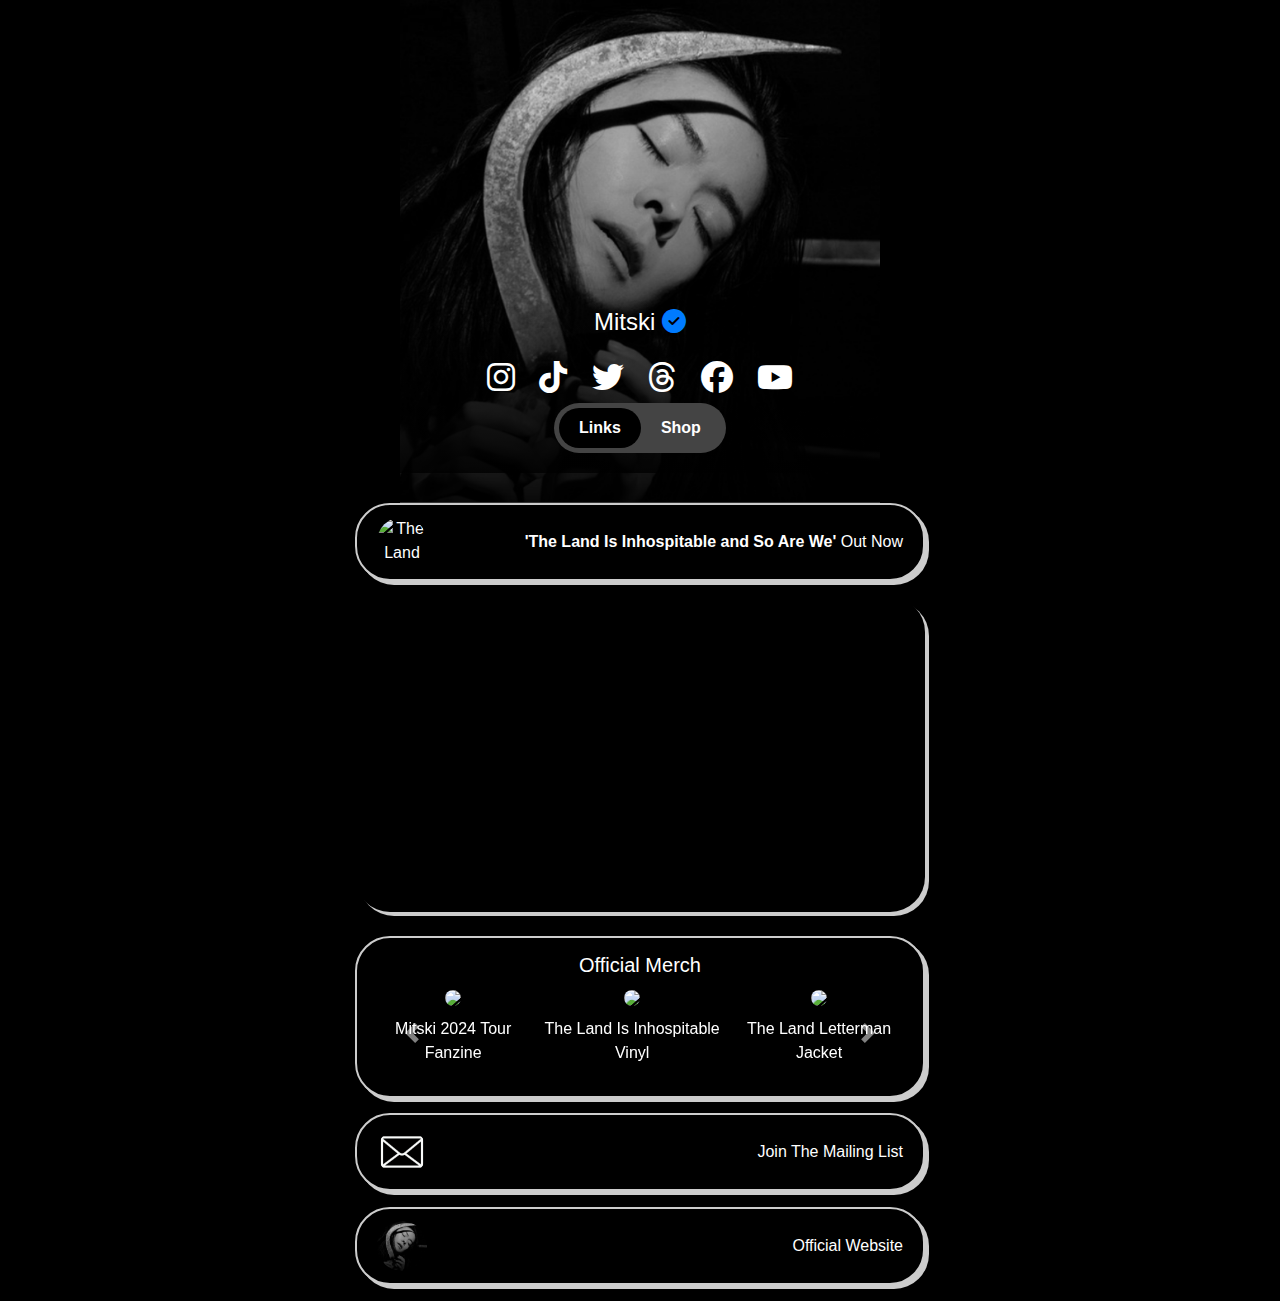
==== FEB5026231169/tugasLinktree.html @ be29e72e "Linktree Assignment Progress" ====
<!DOCTYPE html>
<html lang="en">

<head>
  <meta charset="UTF-8" />
  <meta name="viewport" content="width=device-width, initial-scale=1.0, maximum-scale=1.0, user-scalable=no" />
  <title>Mitski Linktree</title>
  <link rel="stylesheet" href="https://stackpath.bootstrapcdn.com/bootstrap/4.5.2/css/bootstrap.min.css" />
  <link rel="stylesheet" href="https://cdnjs.cloudflare.com/ajax/libs/font-awesome/6.5.0/css/all.min.css" />
  <style>
    body {
      background-color: #000;
      color: white;
      font-family: Arial, sans-serif;
      text-align: center;
      max-width: 600px;
      margin: 0 auto;
    }

    .profile-header {
      width: 100%;
      max-width: 480px;
      margin: 0 auto;
      position: relative;
    }

    .profile-img-full {
      width: 100%;
      display: block;
      border-bottom: 1px solid #333;
    }

    .profile-overlay {
      position: absolute;
      bottom: 30px;
      left: 0;
      right: 0;
      background: linear-gradient(to top, rgba(0, 0, 0, 0.8), transparent);
      padding: 10px 10px 20px;
    }

    .profile-overlay h2 {
      font-size: 1.5rem;
      margin-bottom: 15px;
    }

    .social-icons i {
      font-size: 2rem;
      margin: 10px;
      color: white;
      transition: transform 0.3s ease, color 0.3s ease;
    }

    .social-icons i:hover {
      transform: scale(1.3);
      color: #ffffff;
    }

    .toggle-btns {
      background-color: #444;
      border-radius: 999px;
      display: inline-flex;
      padding: 5px;
      position: relative;
    }

    .toggle-btns button {
      border: none;
      background: transparent;
      color: white;
      padding: 8px 20px;
      border-radius: 999px;
      font-weight: bold;
      transition: all 0.3s ease;
    }

    .toggle-btns button.active {
      background-color: black;
      color: white;
    }

    .link-box {
      background-color: #000;
      color: #fff;
      border: 2px solid #ccc;
      border-radius: 35px;
      padding: 12px 20px;
      box-shadow: 4px 4px 0px #ccc;
      transition: transform 0.1s ease, box-shadow 0.1s ease;
      display: flex;
      align-items: center;
      justify-content: space-between;
      cursor: pointer;
      margin-bottom: 16px;
    }

    .link-box:hover {
      transform: translate(2px, 2px);
      box-shadow: 2px 2px 0px #aaa;
    }

    .shop-box {
      background-color: #000;
      border: 2px solid #ccc;
      box-shadow: 4px 4px 0px #ccc;
      border-radius: 35px;
      padding: 15px;
      margin: 15px auto;
      width: 100%;
      text-align: left;
      color: white;
      cursor: pointer;
    }

    .shop-box1 {
      background-color: #000;
      border: 2px solid #ccc;
      box-shadow: 4px 4px 0px #ccc;
      border-radius: 35px;
      padding: 15px;
      margin: 15px auto;
      width: 100%;
      text-align: left;
      color: white;
      cursor: pointer;
      transition: transform 0.1s ease, box-shadow 0.1s ease;
    }

    .shop-box1:hover {
      transform: translate(2px, 2px);
      box-shadow: 2px 2px 0px #aaa;
    }

    .video-box iframe {
      width: 100%;
      border-radius: 35px;
      border-radius: 35px;
      padding: 12px 20px;
      box-shadow: 4px 4px 0px #ccc;
      transition: transform 0.1s ease, box-shadow 0.1s ease;
      display: flex;
      align-items: center;
      justify-content: space-between;
      cursor: pointer;
      margin-bottom: 16px;
    }

    .video-box iframe:hover {
      transform: translate(2px, 2px);
      box-shadow: 2px 2px 0px #aaa;
    }

    .link-btn {
      background-color: #1a1a1a;
      border: 1px solid #444;
      border-radius: 30px;
      padding: 12px;
      margin: 10px auto;
      width: 100%;
      display: flex;
      align-items: center;
      justify-content: center;
      color: white;
      text-decoration: none;
    }

    .link-btn i {
      margin-right: 10px;
    }

    .tab-content>div {
      display: none;
    }

    .tab-content>.active {
      display: block;
    }
  </style>
</head>

<body>
  <div class="profile-header">
    <img src="img2/backdrop.png" alt="Profile" class="profile-img-full" />
    <div class="profile-overlay">
      <h2>Mitski <i class="fas fa-check-circle text-primary"></i></h2>
      <div class="social-icons">
        <a href="https://instagram.com/mitskileaks"><i class="fab fa-instagram"></i></a>
        <a href="https://tiktok.com/@mitskileaks"><i class="fab fa-tiktok"></i></a>
        <a href="https://x.com/mitskileaks"><i class="fab fa-twitter"></i></a>
        <a href="https://www.threads.net/@mitskileaks"><i class="fa-brands fa-threads"></i></a>
        <a href="https://www.facebook.com/MitskiLeaks/"><i class="fab fa-facebook"></i></a>
        <a href="https://youtube.com/@mitskileaks"><i class="fab fa-youtube"></i></a>
      </div>
      <div class="toggle-btns">
        <button class="active" onclick="showTab('links', this)">Links</button>
        <button onclick="showTab('shop', this)">Shop</button>
      </div>
    </div>
  </div>

  <div class="container">
    <div class="tab-content">
      <div id="links" class="active">
        <a href="https://mitski.lnk.to/TLIIASAW" target="_blank" style="text-decoration: none; color: inherit">
          <div class="link-box d-flex align-items-center">
            <img src="https://images.theskinny.co.uk/assets/production/000/147/097/147097_widescreen.1.jpg"
              alt="The Land Cover" style="
                  width: 50px;
                  height: 50px;
                  object-fit: cover;
                  border-radius: 50%;
                  margin-right: 15px;
                " />
            <div>
              <strong>'The Land Is Inhospitable and So Are We'</strong> Out
              Now
            </div>
          </div>
        </a>

        <div class="video-box mb-4">
          <iframe height="315" src="https://www.youtube.com/embed/xUh7jaB9IZ0?si=LTM1n_qB7sURbVgj" frameborder="0"
            allowfullscreen></iframe>
        </div>

        <div class="shop-box">
          <h5 class="text-center">Official Merch</h5>
          <div id="officialMerchCarousel" class="carousel slide" data-ride="carousel">
            <div class="carousel-inner">
              <div class="carousel-item active">
                <div class="d-flex justify-content-around">
                  <a href="https://merch.mitski.com/accessories/mitski-2024-tour-fanzine" target="_blank"
                    class="text-center text-white" style="text-decoration: none">
                    <img
                      src="https://ugc.production.linktr.ee/b9091bf5-351e-40cb-b4a2-85f1082ead7a_MITSKI-ZINE--0005-Layer-1.png?io=true&size=thumbnail-product-v1_0"
                      class="img-fluid" style="max-height: 150px; border-radius: 10px" />
                    <p class="mt-2">Mitski 2024 Tour Fanzine</p>
                  </a>
                  <a href="https://merch.mitski.com/accessories/mitski-2024-tour-fanzine" target="_blank"
                    class="text-center text-white" style="text-decoration: none">
                    <img
                      src="https://s3.amazonaws.com/dev1.mtimg.com/product_photos/imgs/000/097/241/full/MITSKI_LandIsInhospitable_BlueLP.png?1728674697"
                      class="img-fluid" style="max-height: 150px; border-radius: 10px" />
                    <p class="mt-2">The Land Is Inhospitable Vinyl</p>
                  </a>
                  <a href="https://merch.mitski.com/apparel/the-land-letterman-jacket" target="_blank"
                    class="text-center text-white" style="text-decoration: none">
                    <img
                      src="https://s3.amazonaws.com/dev1.mtimg.com/product_photos/imgs/000/098/471/full/Mitski_Redo__0005_Layer-5.png?1732029101"
                      class="img-fluid" style="max-height: 150px; border-radius: 10px" />
                    <p class="mt-2">The Land Letterman Jacket</p>
                  </a>
                </div>
              </div>
              <div class="carousel-item">
                <div class="d-flex justify-content-around">
                  <a href="https://merch.mitski.com/accessories/the-land-enamel-pin-set" target="_blank"
                    class="text-center text-white" style="text-decoration: none">
                    <img
                      src="https://ugc.production.linktr.ee/d10788eb-81cb-453c-873d-b9bbc0ad7cf1_Mitski-theLandPinSet.png?io=true&size=thumbnail-product-v1_0"
                      class="img-fluid" style="max-height: 150px; border-radius: 10px" />
                    <p class="mt-2">'The Land' Enamel Pin Set</p>
                  </a>
                  <a href="https://merch.mitski.com/accessories/listening-to-mitski-embroidered-beanie" target="_blank"
                    class="text-center text-white" style="text-decoration: none">
                    <img
                      src="https://s3.amazonaws.com/dev1.mtimg.com/product_photos/imgs/000/098/469/full/Mitski_Redo__0003_Layer-3.png?1732028974"
                      class="img-fluid" style="max-height: 150px; border-radius: 10px" />
                    <p class="mt-2">Listening To Mitski Embroidered Beanie</p>
                  </a>
                  <a href="https://merch.mitski.com/apparel/fall-2024-tour-tee-lilac-heather" target="_blank"
                    class="text-center text-white" style="text-decoration: none">
                    <img
                      src="https://s3.amazonaws.com/dev1.mtimg.com/product_photos/imgs/000/095/419/full/MITSKI_Fall2024LilacTourTee-1.png?1723229982"
                      class="img-fluid" style="max-height: 150px; border-radius: 10px" />
                    <p class="mt-2">Fall 2024 Tour Tee (Lilac Heather)</p>
                  </a>
                </div>
              </div>
            </div>
            <a class="carousel-control-prev" href="#officialMerchCarousel" role="button" data-slide="prev">
              <span class="carousel-control-prev-icon" aria-hidden="true"></span>
              <span class="sr-only">Previous</span>
            </a>
            <a class="carousel-control-next" href="#officialMerchCarousel" role="button" data-slide="next">
              <span class="carousel-control-next-icon" aria-hidden="true"></span>
              <span class="sr-only">Next</span>
            </a>
          </div>
        </div>

        <a href="https://merch.mitski.com/" target="_blank" style="text-decoration: none; color: inherit;">
          <div class="link-box d-flex align-items-center">
            <img src="img2/mail.png" alt="Website Cover" style="
                  width: 50px;
                  height: 50px;
                  object-fit: cover;
                  border-radius: 50%;
                  margin-right: 15px;
                " />
            <div>Join The Mailing List</div>
          </div>
        </a>

        <a href="https://merch.mitski.com/" target="_blank" style="text-decoration: none; color: inherit;">
          <div class="link-box d-flex align-items-center">
            <img src="img2/backdrop.png" alt="Website Cover" style="
                width: 50px;
                height: 50px;
                object-fit: cover;
                border-radius: 50%;
                margin-right: 15px;
              " />
            <div>Official Website</div>
          </div>
      </div>
      </a>

      <div id="shop">
        <div class="shop-box1" style="cursor: pointer;" onclick="openModal('apparelModal')">
          <h5 class="text-center">Apparel</h5>
          <div class="d-flex justify-content-around mt-3">
            <img
              src="https://ugc.production.linktr.ee/6175b371-eb4c-4b18-97bb-446a3cea28ac_MITSKI-ListeningDadHat.png?io=true&size=square-fit"
              class="img-fluid" style="border-radius: 10px; max-height: 100px; width: 30%; object-fit: contain;" />
            <img
              src="https://ugc.production.linktr.ee/9eed0b42-d2a9-4993-931a-500d31e76af3_MITSKI-OliviaRetroTee.png?io=true&size=square-fit"
              class="img-fluid" style="border-radius: 10px; max-height: 100px; width: 30%; object-fit: contain;" />
            <img
              src="https://ugc.production.linktr.ee/fdd3ad59-0511-4cfb-a63a-91c7ada9c966_MITSKI-TourPOH-1.png?io=true&size=square-fit"
              class="img-fluid" style="border-radius: 10px; max-height: 100px; width: 30%; object-fit: contain;" />
          </div>
          <p class="text-center mt-2">5 Products</p>
        </div>
        <div class="shop-box1" style="cursor: pointer;" onclick="openModal('accessoriesModal')">
          <h5 class="text-center">Accessories</h5>
          <div class="d-flex justify-content-around mt-3">
            <img
              src="https://ugc.production.linktr.ee/6175b371-eb4c-4b18-97bb-446a3cea28ac_MITSKI-ListeningDadHat.png?io=true&size=square-fit"
              class="img-fluid" style="border-radius: 10px; max-height: 100px; width: 30%; object-fit: contain;" />
            <img
              src="https://ugc.production.linktr.ee/ff51e320-7f90-457b-8bee-164b30ab998c_MITSKI-ArmsUpTote.png?io=true&size=square-fit"
              class="img-fluid" style="border-radius: 10px; max-height: 100px; width: 30%; object-fit: contain;" />
            <img
              src="https://ugc.production.linktr.ee/0ab5f101-0a95-4926-bf31-433236ad5a0e_MITSKI-MugRedo3.png?io=true&size=square-fit"
              class="img-fluid" style="border-radius: 10px; max-height: 100px; width: 30%; object-fit: contain;" />
          </div>
          <p class="text-center mt-2">5 Products</p>
        </div>
      </div>

      <div id="apparelModal" class="modal"
        style="display:none; position:fixed; top:0; left:0; width:100%; height:100%; background:rgba(0,0,0,0.85); overflow:auto; z-index:1050;">
        <div class="container py-5">
          <div class="d-flex justify-content-between align-items-center mb-3">
            <h4 class="text-white">Apparel</h4>
            <button onclick="closeModal('apparelModal')" class="btn btn-light">X</button>
          </div>
          <div class="d-flex flex-wrap justify-content-around">
            <div class="text-center text-white p-3">
              <img
                src="https://ugc.production.linktr.ee/26eb41ec-1070-4a2b-afec-8d657c4fe06f_MITSKI-TourTee2-2.png?io=true&size=square-fit"
                class="img-fluid" style="border-radius: 10px; max-height: 200px" />
              <p class="mt-2">Spring 2024 Tour Tee</p>
            </div>
            <div class="text-center text-white p-3">
              <img
                src="https://ugc.production.linktr.ee/9eed0b42-d2a9-4993-931a-500d31e76af3_MITSKI-OliviaRetroTee.png?io=true&size=square-fit"
                class="img-fluid" style="border-radius: 10px; max-height: 200px" />
              <p class="mt-2">Stars Retro Tee</p>
            </div>
            <div class="text-center text-white p-3">
              <img
                src="https://ugc.production.linktr.ee/fdd3ad59-0511-4cfb-a63a-91c7ada9c966_MITSKI-TourPOH-1.png?io=true&size=square-fit"
                class="img-fluid" style="border-radius: 10px; max-height: 200px" />
              <p class="mt-2">Spring 2024 Tour Hoodie</p>
            </div>
            <div class="text-center text-white p-3">
              <img
                src="https://ugc.production.linktr.ee/f7ecefcf-3277-4afe-8486-50ce3e423148_MITSKI-ChairCropCN-1.png?io=true&size=square-fit"
                class="img-fluid" style="border-radius: 10px; max-height: 200px" />
              <p class="mt-2">My Love Mine All Mine Cropped Pullover
                Sweatshirt</p>
            </div>
            <div class="text-center text-white p-3">
              <img
                src="https://ugc.production.linktr.ee/0df088f6-e9a4-411e-a1d2-b994a21e04a5_MITSKI-ChairCN-1.png?io=true&size=square-fit"
                class="img-fluid" style="border-radius: 10px; max-height: 200px" />
              <p class="mt-2">My Love Mine All Mine Crewneck (Navy)</p>
            </div>
          </div>
        </div>
      </div>

      <div id="accessoriesModal" class="modal"
        style="display:none; position:fixed; top:0; left:0; width:100%; height:100%; background:rgba(0,0,0,0.85); overflow:auto; z-index:1050;">
        <div class="container py-5">
          <div class="d-flex justify-content-between align-items-center mb-3">
            <h4 class="text-white">Accessories</h4>
            <button onclick="closeModal('accessoriesModal')" class="btn btn-light">X</button>
          </div>
          <div class="d-flex flex-wrap justify-content-around">
            <div class="text-center text-white p-3">
              <img
                src="https://ugc.production.linktr.ee/6175b371-eb4c-4b18-97bb-446a3cea28ac_MITSKI-ListeningDadHat.png?io=true&size=square-fit"
                class="img-fluid" style="border-radius: 10px; max-height: 200px" />
              <p class="mt-2">Listening to Mitski Hat</p>
            </div>
            <div class="text-center text-white p-3">
              <img
                src="https://ugc.production.linktr.ee/ff51e320-7f90-457b-8bee-164b30ab998c_MITSKI-ArmsUpTote.png?io=true&size=square-fit"
                class="img-fluid" style="border-radius: 10px; max-height: 200px" />
              <p class="mt-2">Open Arms Tote Bag</p>
            </div>
            <div class="text-center text-white p-3">
              <img
                src="https://ugc.production.linktr.ee/0ab5f101-0a95-4926-bf31-433236ad5a0e_MITSKI-MugRedo3.png?io=true&size=square-fit"
                class="img-fluid" style="border-radius: 10px; max-height: 200px" />
              <p class="mt-2">My Love Mine All MineCoffee Mug</p>
            </div>
            <div class="text-center text-white p-3">
              <img
                src="https://ugc.production.linktr.ee/dd25ba3d-e788-4db5-afb1-7eef9e651f9a_Mitski-Socks-01.png?io=true&size=square-fit"
                class="img-fluid" style="border-radius: 10px; max-height: 200px" />
              <p class="mt-2">My Love Mine All Mine Socks</p>
            </div>
            <div class="text-center text-white p-3">
              <img
                src="https://ugc.production.linktr.ee/70d57b96-786f-4943-bd44-77bc4e1451c5_mitski-textbeanie.png?io=true&size=square-fit"
                class="img-fluid" style="border-radius: 10px; max-height: 200px" />
              <p class="mt-2">Text Beanie</p>
            </div>
          </div>
        </div>
      </div>

      <script>
        function openModal(id) {
          document.getElementById(id).style.display = "block";
        }
        function closeModal(id) {
          document.getElementById(id).style.display = "none";
        }
      </script>
    </div>
  </div>

  <script>
    function showTab(tabId, btn) {
      document
        .querySelectorAll(".tab-content > div")
        .forEach((div) => div.classList.remove("active"));
      document.getElementById(tabId).classList.add("active");

      document
        .querySelectorAll(".toggle-btns button")
        .forEach((b) => b.classList.remove("active"));
      btn.classList.add("active");
    }
  </script>
  <script src="https://code.jquery.com/jquery-3.5.1.slim.min.js"></script>
  <script src="https://cdn.jsdelivr.net/npm/bootstrap@4.5.2/dist/js/bootstrap.bundle.min.js"></script>
</body>

</html>
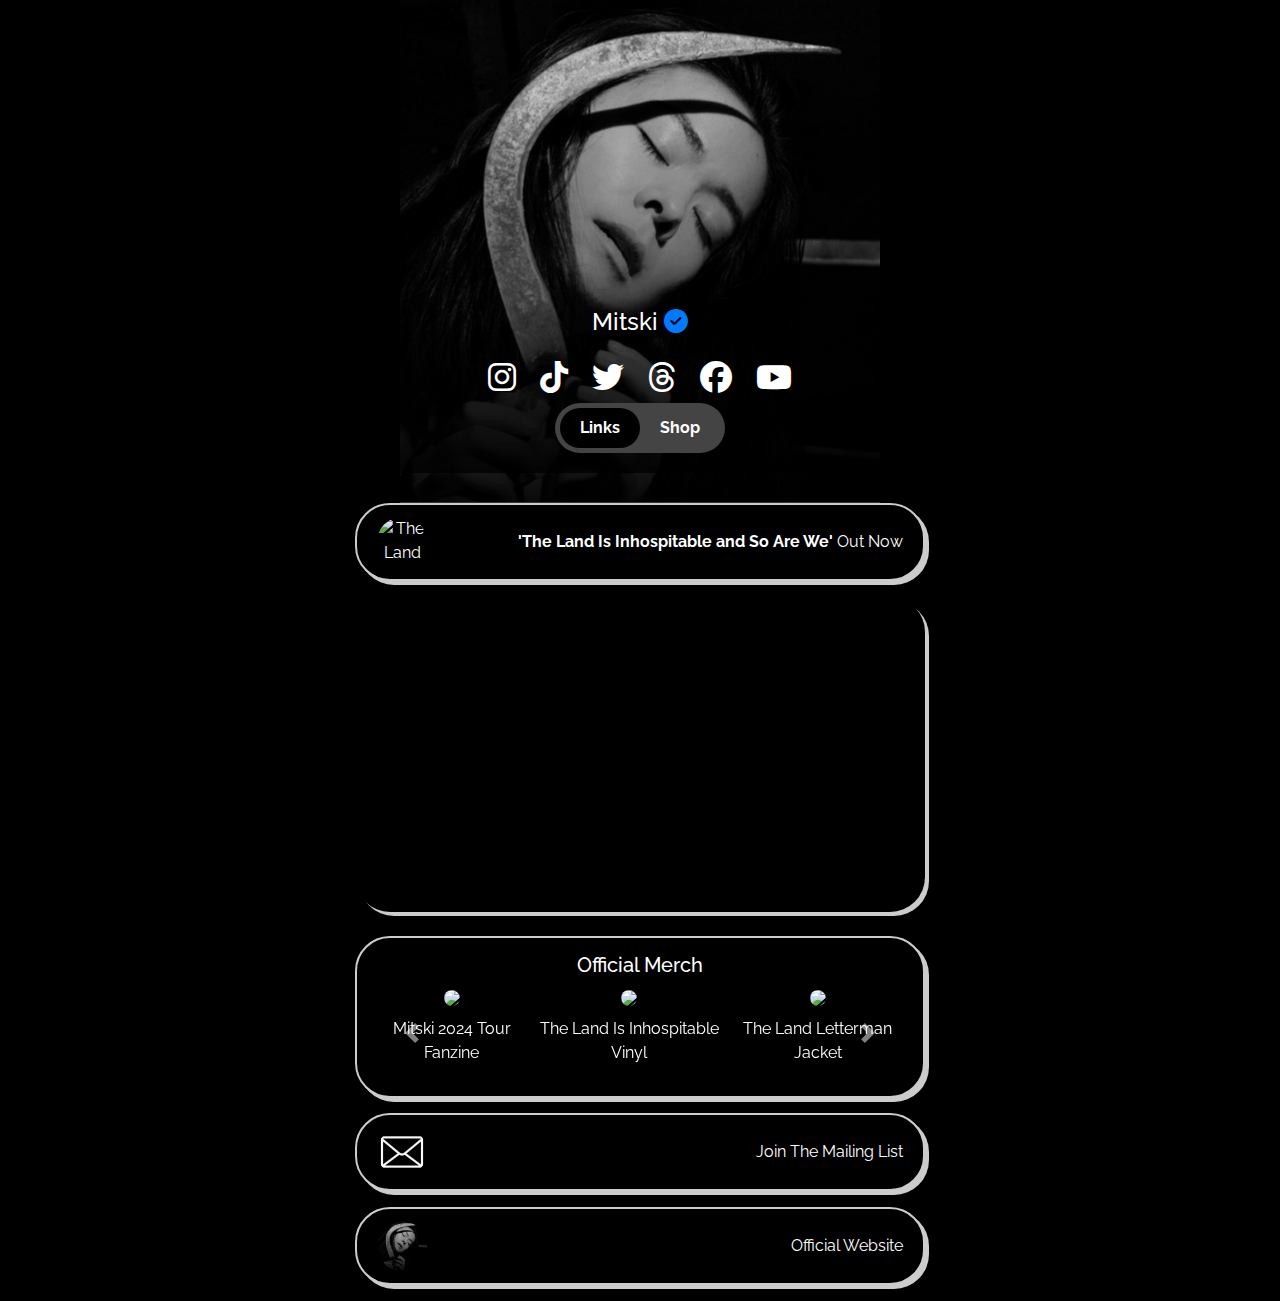
==== commit a071ac88: "Tugas Linktree Revisi" ====
--- a/FEB5026231169/tugasLinktree.html
+++ b/FEB5026231169/tugasLinktree.html
@@ -7,11 +7,12 @@
   <title>Mitski Linktree</title>
   <link rel="stylesheet" href="https://stackpath.bootstrapcdn.com/bootstrap/4.5.2/css/bootstrap.min.css" />
   <link rel="stylesheet" href="https://cdnjs.cloudflare.com/ajax/libs/font-awesome/6.5.0/css/all.min.css" />
+  <link href="https://fonts.googleapis.com/css2?family=Raleway&display=swap" rel="stylesheet">
   <style>
     body {
       background-color: #000;
       color: white;
-      font-family: Arial, sans-serif;
+      font-family: 'Raleway', sans-serif;
       text-align: center;
       max-width: 600px;
       margin: 0 auto;
@@ -175,6 +176,7 @@
     .tab-content>.active {
       display: block;
     }
+    
   </style>
 </head>
 
@@ -197,6 +199,8 @@
       </div>
     </div>
   </div>
+
+  
 
   <div class="container">
     <div class="tab-content">
